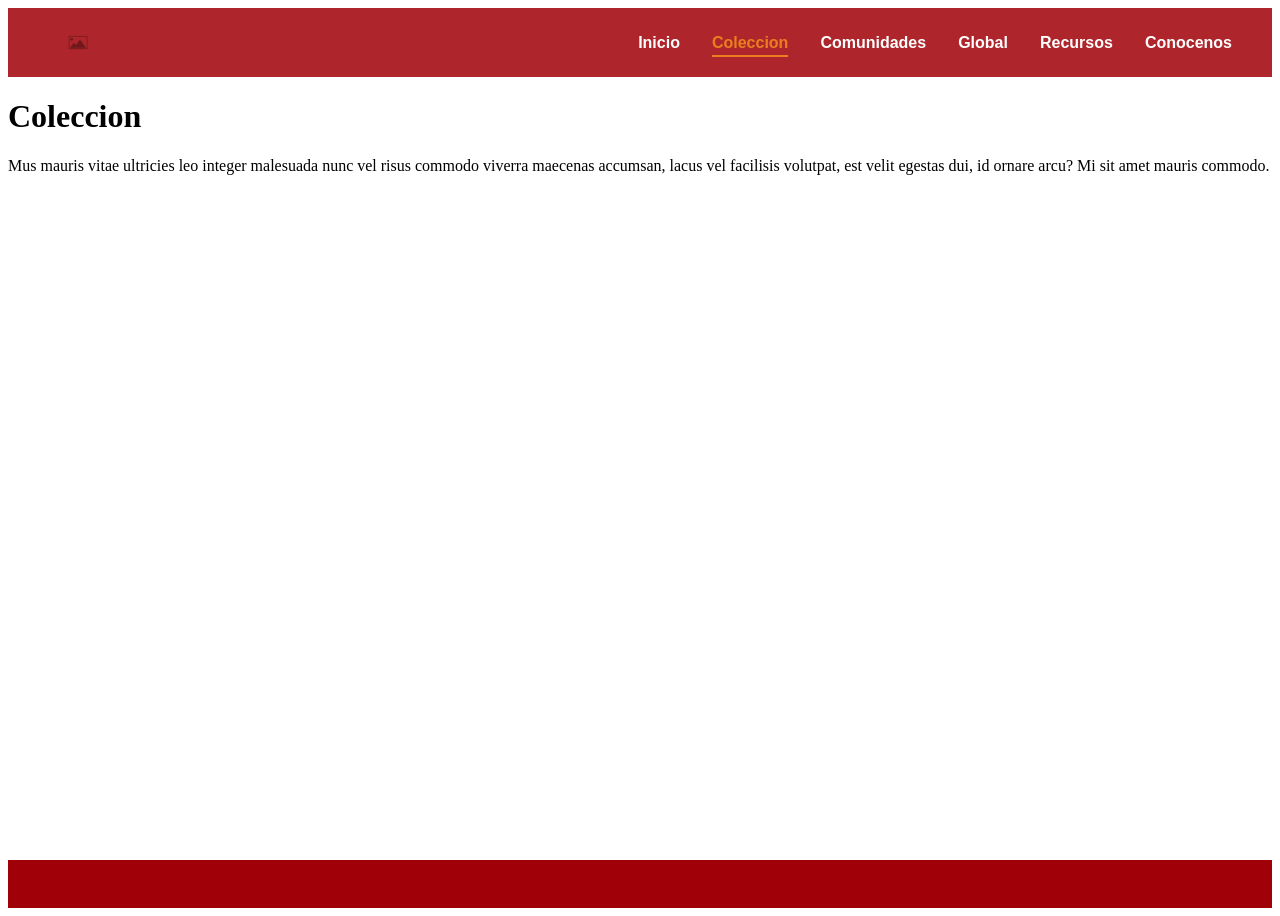
==== coleccion.html @ 66b9f480 "On branch testing  Changes to be committed: 	new file:   aboutUs.html 	new file:   aboutUs.html~ 	ne" ====
<!doctype html>
<html lang="en">
  <head>
    <meta charset="UTF-8"/>
    <title>Coleccion</title>
        <link href="css/style.css" rel="stylesheet"/>
	<link href="css/coleccion.css" rel="stylesheet"/>
	<link href="css/encabezado.css" rel="stylesheet"/>
	<link href="css/piedepagina.css" rel="stylesheet"/>
  </head>
  
  <body>
    <header class="encabezado">
      <img class="logo" alt="Logo de artisia" src="assets/img/placeholder.png" />
      <ul>
	<li><a href="index.html">Inicio</a></li>
	<li><a href="coleccion.html" class="activo">Coleccion</a></li>
	<li><a href="comunidades.html">Comunidades</a></li>
	<li><a href="global.html">Global</a></li>
	<li><a href="recursos.html">Recursos</a></li>
	<li><a href="aboutUs.html">Conocenos</a></li>
      </ul>
      
    </header>
    
    <main>
      <div>
	<h1 class="d-flex justify-content-center">Coleccion</h1>
	<p class="d-flex p-2">Mus mauris vitae ultricies leo integer malesuada nunc vel risus commodo viverra maecenas accumsan, lacus vel facilisis volutpat, est velit egestas dui, id ornare arcu? Mi sit amet mauris commodo.</p>
      </div>

      
    </main>

    <footer class="piedepagina"></footer>
    
  </body>
</html>
---- css/style.css ----
/*Fuentes: */
@font-face {
  font-family: "Bree Serif";
  src: url("../assets/fonts/BreeSerif-Regular.ttf") format("truetype");
}

@font-face {
  font-family: "Open Sans";
  src: url("../assets/fonts/OpenSans-Regular.ttf") format("truetype");
  font-weight: 400;
}

@font-face {
  font-family: "Open Sans";
  src: url("../assets/fonts/OpenSans-Bold.ttf") format("truetype");
  font-weight: 700;
}

/*Variables: */
:root {
    --color-primario: #A00008;
    --color-secundario: #E97F20;
    --color-acento: #15838E;
    --color-complemento: #2ABF1A;
    --fuente-titulo: "Bree-Serif", serif;
    --fuente-cuerpo: "Open Sans", sans-serif;
}

body{
    min-height: 100vh;
    display: flex;
    flex-direction: column;
}

main{
    flex: 1;
}
---- css/encabezado.css ----
.encabezado {
    background: rgb(160,0,8,0.85);
    backdrop-filter: blur(10px);
    position: sticky;
    top: 0;
    z-index: 100;

    display: flex;
    align-items: center;
    justify-content: space-between;
    padding: 0.75rem 2.5rem;
  
}

.logo {
  width: 60px;
  flex-shrink: 0;
}

.encabezado ul {
  list-style: none;
  margin: 0;
  padding: 0;
  display: flex;
  gap: 2rem;
}

.encabezado li {
  display: inline;
}

.encabezado a {
  font-family: var(--fuente-cuerpo);
  font-weight: 700;
  color: #ffffff;
  text-decoration: none;
  padding: 0.3rem 0;
  border-bottom: 2px solid transparent;
  transition: border-color 0.2s, color 0.2s;
}

.encabezado a:hover {
  color: var(--color-acento);
  border-bottom: 2px solid var(--color-acento);
}

.encabezado a.activo {
  border-bottom: 2px solid var(--color-secundario);
  color: var(--color-secundario);
}
---- css/piedepagina.css ----
.piedepagina {
  background-color: var(--color-primario);
  padding: 1.5rem 2.5rem;
  margin-top: 3rem;
}

.piedepagina-contenido {
  display: flex;
  align-items: center;
  justify-content: space-between;
  flex-wrap: wrap;
  gap: 1rem;
}

.piedepagina-marca {
  font-family: var(--fuente-titulo);
  font-size: 1.3rem;
  color: #ffffff;
}

.piedepagina-links {
  display: flex;
  gap: 1.5rem;
}

.piedepagina-links a {
  font-family: var(--fuente-cuerpo);
  font-size: 0.9rem;
  color: rgba(255,255,255,0.85);
  text-decoration: none;
}

.piedepagina-links a:hover {
  color: #ffffff;
  text-decoration: underline;
}

.piedepagina-creditos {
  font-family: var(--fuente-cuerpo);
  font-size: 0.8rem;
  color: rgba(255,255,255,0.65);
}
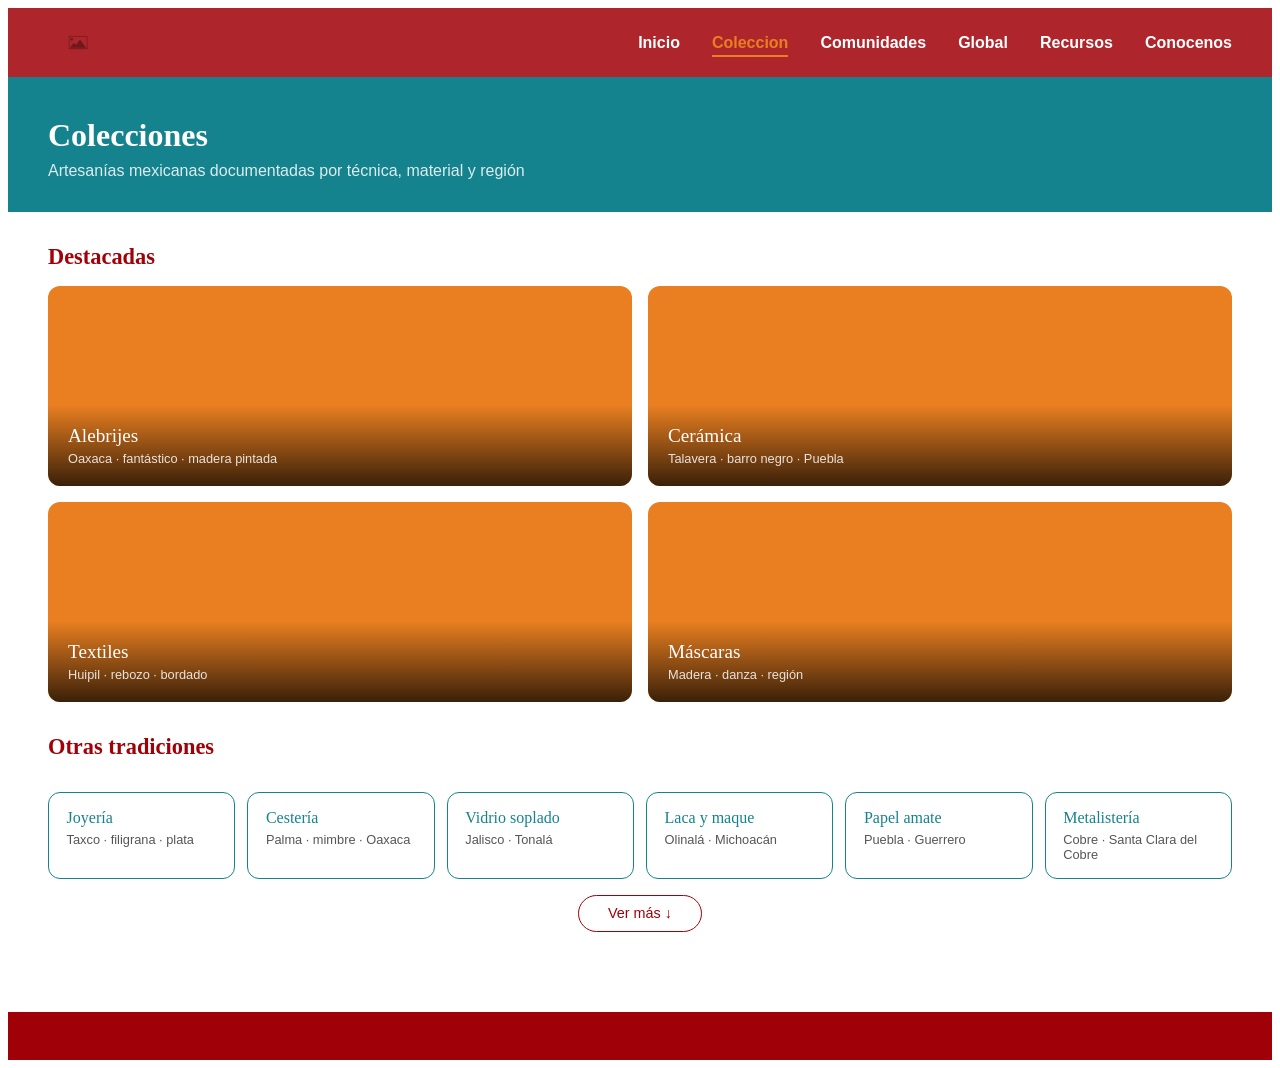
==== commit d119fe31: "On branch testing  Changes to be committed: 	modified:   coleccion.html 	modified:   comunidades.htm" ====
--- a/coleccion.html
+++ b/coleccion.html
@@ -3,10 +3,10 @@
   <head>
     <meta charset="UTF-8"/>
     <title>Coleccion</title>
-        <link href="css/style.css" rel="stylesheet"/>
-	<link href="css/coleccion.css" rel="stylesheet"/>
-	<link href="css/encabezado.css" rel="stylesheet"/>
-	<link href="css/piedepagina.css" rel="stylesheet"/>
+    <link href="css/style.css" rel="stylesheet"/>
+    <link href="css/coleccion.css" rel="stylesheet"/>
+    <link href="css/encabezado.css" rel="stylesheet"/>
+    <link href="css/piedepagina.css" rel="stylesheet"/>
   </head>
   
   <body>
@@ -24,15 +24,114 @@
     </header>
     
     <main>
-      <div>
-	<h1 class="d-flex justify-content-center">Coleccion</h1>
-	<p class="d-flex p-2">Mus mauris vitae ultricies leo integer malesuada nunc vel risus commodo viverra maecenas accumsan, lacus vel facilisis volutpat, est velit egestas dui, id ornare arcu? Mi sit amet mauris commodo.</p>
-      </div>
 
+      <section class="banner-seccion">
+        <h1>Colecciones</h1>
+        <p>Artesanías mexicanas documentadas por técnica, material y región</p>
+      </section>
+
+      <section class="colecciones-destacadas">
+        <h2>Destacadas</h2>
+        <div class="grid-destacadas">
+
+          <a class="card-destacada" href="#alebrijes"
+             style="background-image: url('assets/img/alebrijes.jpg')">
+            <div class="card-overlay">
+              <span class="card-titulo">Alebrijes</span>
+              <span class="card-sub">Oaxaca · fantástico · madera pintada</span>
+            </div>
+          </a>
+
+          <a class="card-destacada" href="#ceramica"
+             style="background-image: url('assets/img/ceramica.jpg')">
+            <div class="card-overlay">
+              <span class="card-titulo">Cerámica</span>
+              <span class="card-sub">Talavera · barro negro · Puebla</span>
+            </div>
+          </a>
+
+          <a class="card-destacada" href="#textiles"
+             style="background-image: url('assets/img/textiles.jpg')">
+            <div class="card-overlay">
+              <span class="card-titulo">Textiles</span>
+              <span class="card-sub">Huipil · rebozo · bordado</span>
+            </div>
+          </a>
+
+          <a class="card-destacada" href="#mascaras"
+             style="background-image: url('assets/img/mascaras.jpg')">
+            <div class="card-overlay">
+              <span class="card-titulo">Máscaras</span>
+              <span class="card-sub">Madera · danza · región</span>
+            </div>
+          </a>
+
+        </div>
+      </section>
+
+      <section class="colecciones-otras">
+        <h2>Otras tradiciones</h2>
+        <div class="grid-otras">
+
+          <a class="card-otra" href="#">
+            <span class="card-otra-titulo">Joyería</span>
+            <span class="card-otra-sub">Taxco · filigrana · plata</span>
+          </a>
+
+          <a class="card-otra" href="#">
+            <span class="card-otra-titulo">Cestería</span>
+            <span class="card-otra-sub">Palma · mimbre · Oaxaca</span>
+          </a>
+
+          <a class="card-otra" href="#">
+            <span class="card-otra-titulo">Vidrio soplado</span>
+            <span class="card-otra-sub">Jalisco · Tonalá</span>
+          </a>
+
+          <a class="card-otra" href="#">
+            <span class="card-otra-titulo">Laca y maque</span>
+            <span class="card-otra-sub">Olinalá · Michoacán</span>
+          </a>
+
+          <a class="card-otra" href="#">
+            <span class="card-otra-titulo">Papel amate</span>
+            <span class="card-otra-sub">Puebla · Guerrero</span>
+          </a>
+
+          <a class="card-otra" href="#">
+            <span class="card-otra-titulo">Metalistería</span>
+            <span class="card-otra-sub">Cobre · Santa Clara del Cobre</span>
+          </a>
+
+        </div>
+
+        <!-- sección extra oculta -->
+        <div class="grid-otras grid-extra" id="coleccionesExtra">
+
+          <a class="card-otra" href="#">
+            <span class="card-otra-titulo">Cartonería</span>
+            <span class="card-otra-sub">CDMX · piñatas · judas</span>
+          </a>
+
+          <a class="card-otra" href="#">
+            <span class="card-otra-titulo">Piedra tallada</span>
+            <span class="card-otra-sub">Ónix · cantera · Puebla</span>
+          </a>
+
+          <a class="card-otra" href="#">
+            <span class="card-otra-titulo">Arte huichol</span>
+            <span class="card-otra-sub">Wixárika · chaquira · yarn</span>
+          </a>
+	  
+        </div>
+
+        <button class="btn-ver-mas" id="verMas">Ver más ↓</button>
+      </section>
       
     </main>
 
     <footer class="piedepagina"></footer>
-    
+
+    <script src="js/script.js"></script>
   </body>
 </html>
--- a/css/coleccion.css
+++ b/css/coleccion.css
@@ -0,0 +1,169 @@
+/* ── BANNER SECCIÓN ── */
+.banner-seccion {
+  background-color: var(--color-acento);
+  padding: 2.5rem 2.5rem 2rem;
+  display: flex;
+  flex-direction: column;
+  gap: 0.5rem;
+}
+
+.banner-seccion h1 {
+  font-family: var(--fuente-titulo);
+  font-size: 2rem;
+  color: #ffffff;
+  margin: 0;
+}
+
+.banner-seccion p {
+  font-family: var(--fuente-cuerpo);
+  font-size: 1rem;
+  color: rgba(255, 255, 255, 0.85);
+  margin: 0;
+}
+
+/* ── GRID DESTACADAS 2×2 ── */
+.colecciones-destacadas {
+  padding: 2rem 2.5rem;
+}
+
+.colecciones-destacadas h2,
+.colecciones-otras h2 {
+  font-family: var(--fuente-titulo);
+  font-size: 1.4rem;
+  color: var(--color-primario);
+  margin: 0 0 1rem 0;
+}
+
+.grid-destacadas {
+  display: grid;
+  grid-template-columns: 1fr 1fr;
+  gap: 1rem;
+}
+
+.card-destacada {
+  display: block;
+  height: 200px;
+  border-radius: 0.75rem;
+  background-size: cover;
+  background-position: center;
+  background-color: var(--color-secundario);
+  text-decoration: none;
+  overflow: hidden;
+  position: relative;
+  transition: transform 0.2s;
+}
+
+.card-destacada:hover {
+  transform: scale(1.02);
+}
+
+.card-overlay {
+  position: absolute;
+  bottom: 0;
+  left: 0;
+  right: 0;
+  background: linear-gradient(to top, rgba(0,0,0,0.75), transparent);
+  padding: 1.25rem;
+  display: flex;
+  flex-direction: column;
+  gap: 0.25rem;
+}
+
+.card-titulo {
+  font-family: var(--fuente-titulo);
+  font-size: 1.2rem;
+  color: #ffffff;
+}
+
+.card-sub {
+  font-family: var(--fuente-cuerpo);
+  font-size: 0.8rem;
+  color: rgba(255, 255, 255, 0.85);
+}
+
+/* ── GRID OTRAS TRADICIONES ── */
+.colecciones-otras {
+  padding: 0 2.5rem 2rem;
+  display: flex;
+  flex-direction: column;
+  gap: 1rem;
+}
+
+.grid-otras {
+  display: grid;
+  grid-template-columns: repeat(auto-fit, minmax(160px, 1fr));
+  gap: 0.75rem;
+}
+
+.grid-extra {
+  display: none;
+}
+
+.grid-extra.visible {
+  display: grid;
+}
+
+.card-otra {
+  display: flex;
+  flex-direction: column;
+  gap: 0.3rem;
+  padding: 1rem 1.1rem;
+  border: 1.5px solid var(--color-acento);
+  border-radius: 0.75rem;
+  text-decoration: none;
+  transition: background-color 0.2s, transform 0.2s;
+}
+
+.card-otra:hover {
+  background-color: var(--color-acento);
+  transform: translateY(-2px);
+}
+
+.card-otra-titulo {
+  font-family: var(--fuente-titulo);
+  font-size: 1rem;
+  color: var(--color-acento);
+  transition: color 0.2s;
+}
+
+.card-otra-sub {
+  font-family: var(--fuente-cuerpo);
+  font-size: 0.8rem;
+  color: #555;
+  transition: color 0.2s;
+}
+
+.card-otra:hover .card-otra-titulo,
+.card-otra:hover .card-otra-sub {
+  color: #ffffff;
+}
+
+/* ── BOTÓN VER MÁS ── */
+.btn-ver-mas {
+  align-self: center;
+  padding: 0.6rem 1.8rem;
+  background: none;
+  border: 1.5px solid var(--color-primario);
+  border-radius: 2rem;
+  font-family: var(--fuente-cuerpo);
+  font-size: 0.9rem;
+  color: var(--color-primario);
+  cursor: pointer;
+  transition: background-color 0.2s, color 0.2s;
+}
+
+.btn-ver-mas:hover {
+  background-color: var(--color-primario);
+  color: #ffffff;
+}
+
+/* ── RESPONSIVE ── */
+@media (max-width: 600px) {
+  .grid-destacadas {
+    grid-template-columns: 1fr;
+  }
+
+  .card-destacada {
+    height: 160px;
+  }
+}
